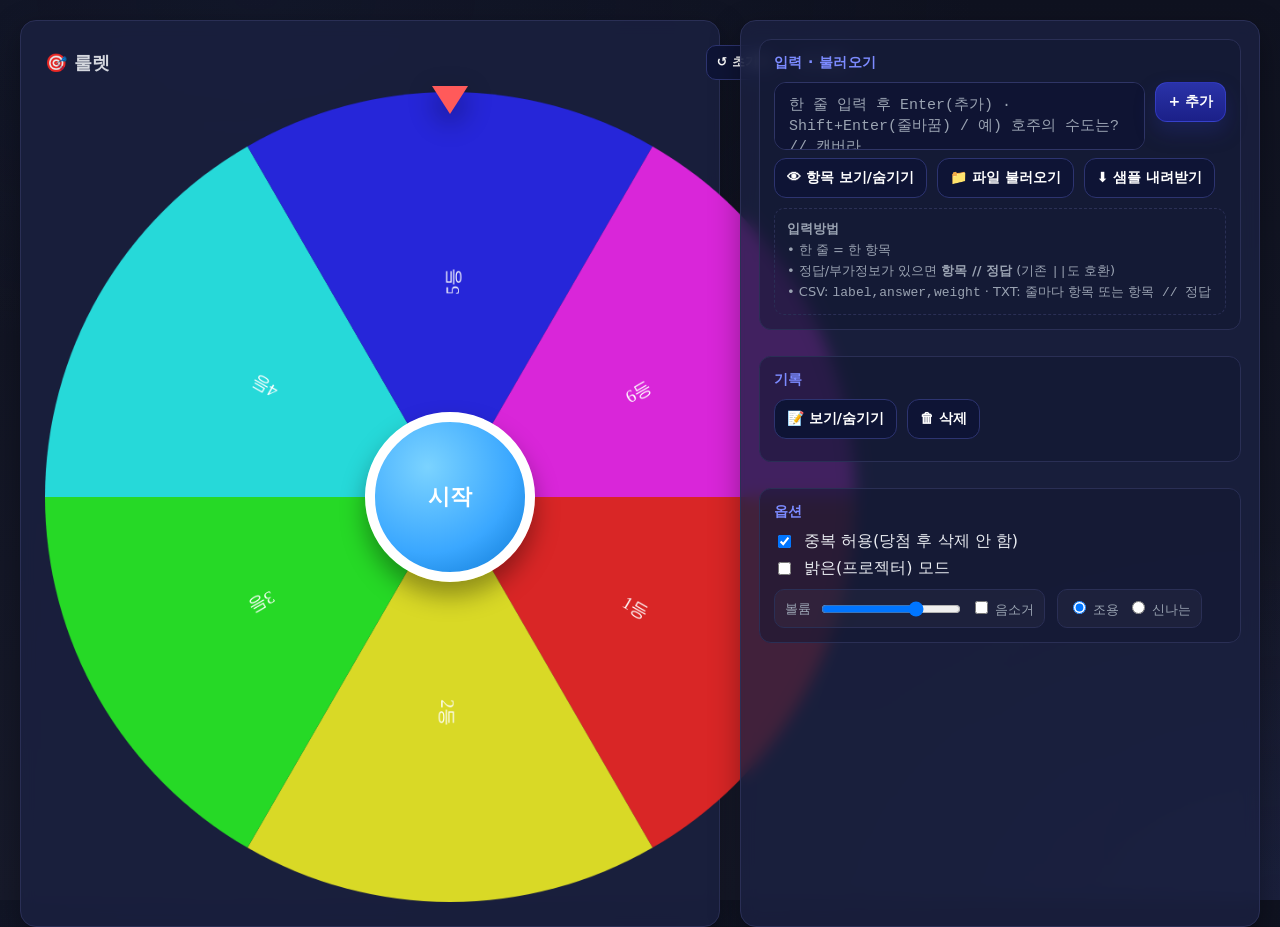
==== index.html @ 955ef90b "Update index.html" ====
<!DOCTYPE html>
<html lang="ko" data-theme="dark">
<head>
  <meta charset="utf-8" />
  <meta name="viewport" content="width=device-width,initial-scale=1" />
  <title>Roullet | 분리 최종본</title>
  <style>
    :root{
      --bg-1:#0f1220; --bg-2:#171a2b; --panel:#1b2142cc;
      --text:#e9ecf1; --muted:#9aa3b2;
      --ghost-bg:#0e1435; --ghost-br:#2d3470;
      --btn1:#2a33a8; --btn2:#1b2088; --btn-br:#4b57ff66;
      --panel-line:#2a2f55; --section-bg:#12173180;
      --ring:0 0 0 3px rgba(88,101,242,.28); --shadow:0 10px 30px rgba(0,0,0,.35); --radius:16px;
      --input-bg:#0f1433; --input-br:#2f3566; --accent:#3aa7ff; --accent2:#0b76d1;
    }
    html[data-theme="light"]{
      --bg-1:#f6f7fb; --bg-2:#eef1fb; --panel:#ffffffee;
      --text:#101322; --muted:#4b5570;
      --ghost-bg:#f3f5ff; --ghost-br:#c9d1ff;
      --btn1:#4d5cff; --btn2:#3743d9; --btn-br:#4b57ff66;
      --panel-line:#e2e7ff; --section-bg:#f7f8ff;
      --input-bg:#ffffff; --input-br:#c9cfef; --accent:#2b7bff; --accent2:#2359cf;
    }
    *{box-sizing:border-box}
    html,body{height:100%}
    body{
      margin:0; color:var(--text);
      font-family:ui-sans-serif,system-ui,-apple-system,"Segoe UI",Roboto,"Noto Sans KR","Apple SD Gothic Neo","Malgun Gothic",sans-serif;
      background:
        radial-gradient(1200px 600px at 20% 0%, #1f294e33, transparent 60%),
        radial-gradient(800px 600px at 100% 100%, #2a3a8a30, transparent 60%),
        linear-gradient(180deg,var(--bg-1),var(--bg-2));
    }
    .wrap{display:grid;grid-template-columns:minmax(360px,1fr) 520px;gap:20px;height:100%;padding:20px}
    .panel{background:var(--panel);backdrop-filter:blur(8px);border:1px solid var(--panel-line);border-radius:var(--radius);box-shadow:var(--shadow)}
    .left{position:relative;display:grid;grid-template-rows:auto 1fr;align-items:center;justify-items:center;padding:24px}
    .title{width:100%;display:flex;align-items:center;justify-content:space-between;gap:12px;margin-bottom:12px}
    .title h1{font-size:18px;font-weight:800;margin:0;letter-spacing:.2px;opacity:.9}
    .canvas-box{position:relative;width:min(90vmin, 920px);aspect-ratio:1/1;display:grid;place-items:center}
    canvas{width:100%;height:100%;z-index:10}
    .pointer{position:absolute; top:-6px; left:50%; transform:translateX(-50%);
      width:0;height:0;border-left:18px solid transparent;border-right:18px solid transparent;border-top:28px solid #ff5a5a;
      filter:drop-shadow(0 10px 14px rgba(0,0,0,.45)); z-index:50;}
    .center-start{
      position:absolute; width:170px; height:170px; border-radius:50%;
      display:grid; place-items:center; font-weight:900; font-size:22px; color:#fff;
      background: radial-gradient(circle at 35% 30%, #7bd3ff, var(--accent) 60%, var(--accent2) 100%);
      border:10px solid #fff; box-shadow:0 14px 24px rgba(0,0,0,.35); cursor:pointer; user-select:none; z-index:40;}
    .center-start:disabled{ filter:grayscale(.4) brightness(.9); cursor:not-allowed; }

    .right{display:flex;flex-direction:column;padding:18px;gap:14px}
    .section{padding:14px;border-radius:12px;background:var(--section-bg);border:1px solid var(--panel-line)}
    .section h2{font-size:14px;font-weight:800;letter-spacing:.4px;margin:0 0 10px 0;color:#7c8bff;text-transform:uppercase}

    .input-row{display:flex;gap:10px;align-items:flex-start}
    .ta{flex:1;min-height:48px;max-height:180px;overflow:auto;resize:none;
        padding:12px 14px;border-radius:12px;border:1px solid var(--input-br);background:var(--input-bg);color:var(--text);
        outline:none;transition:box-shadow .15s,border-color .15s;font-size:15px;line-height:1.4}
    .ta::placeholder{color:var(--muted)} .ta:focus{box-shadow:var(--ring);border-color:#7c8bff}

    .btn{all:unset;display:inline-flex;align-items:center;justify-content:center;gap:8px;padding:10px 12px;border-radius:12px;cursor:pointer;
        color:#fff;font-weight:800;font-size:14px;background:var(--ghost-bg);border:1px solid var(--ghost-br);transition:transform .08s,filter .2s}
    .btn:active{transform:translateY(1px)} .btn:hover{filter:brightness(1.05)}
    .btn-primary{background:linear-gradient(180deg,var(--btn1),var(--btn2));border:1px solid var(--btn-br);box-shadow:0 10px 20px rgba(37,48,140,.35)}
    .btn-s{padding:8px 10px;font-size:12.5px;border-radius:10px}

    .row-3{display:flex;gap:10px;align-items:center;margin-top:8px}

    .table{border:1px solid var(--panel-line);border-radius:12px;padding:10px;background:linear-gradient(180deg,transparent,rgba(255,255,255,.02))}
    table{width:100%;border-collapse:separate;border-spacing:0 2px}
    th,td{padding:4px 6px;font-size:14px}
    th{color:var(--muted);font-weight:700}
    .td-index{width:30px;color:var(--muted);text-align:right;padding-right:6px}
    .td-label input, .td-answer input{width:100%;padding:7px 9px;border-radius:10px;border:1px solid var(--input-br);background:var(--input-bg);color:var(--text)}
    .td-weight input{width:80px;padding:7px;border-radius:10px;border:1px solid var(--input-br);background:var(--input-bg);color:var(--text);text-align:right}
    .td-actions{width:40px;text-align:right}
    .icon-btn{all:unset;display:inline-grid;place-items:center;width:30px;height:30px;border-radius:9px;border:1px solid var(--ghost-br);background:var(--ghost-bg);cursor:pointer}
    .icon-btn:hover{filter:brightness(1.05)}
    .toolbar{display:flex;gap:8px;justify-content:flex-end;margin:-2px 0 8px}

    .help{margin-top:10px;padding:10px 12px;border-radius:10px;border:1px dashed var(--panel-line);color:var(--muted);font-size:13px;line-height:1.6}

    .modal{position:fixed;inset:0;display:none;align-items:center;justify-content:center;z-index:100}
    .modal.show{display:flex}
    .backdrop{position:absolute;inset:0;background:rgba(5,8,25,.6);backdrop-filter:blur(3px)}
    .card{position:relative;max-width:min(86vw,880px);min-width:min(70vw,560px);background:linear-gradient(180deg,#121633,#0c0f24);
          color:#fff;border:1px solid #3a47b8aa;border-radius:18px;box-shadow:0 24px 60px rgba(0,0,0,.45);padding:22px 22px 18px}
    .card h3{margin:0 0 6px 0;font-size:18px;letter-spacing:.3px;color:#9fb0ff}
    .card .q{white-space:pre-wrap;font-weight:900;font-size:28px;line-height:1.35}
    .card .a{white-space:pre-wrap;margin-top:12px;padding:12px;border-radius:12px;background:#0b1139a6;border:1px solid #3b4bd466;font-size:22px;display:none}
    .card .actions{display:flex;gap:10px;justify-content:flex-end;margin-top:16px}
    .pill{padding:12px 16px;border-radius:12px;border:2px solid #6aa8ff;background:linear-gradient(180deg,var(--accent),var(--accent2));cursor:pointer;
          color:#fff;font-weight:900;letter-spacing:.3px;box-shadow:0 8px 20px rgba(58,120,255,.28)}
    .pill.secondary{background:#1a1f42d9;border-color:#3a47b8aa}
    .pill:active{transform:translateY(1px)}

    .opt-row{display:flex;flex-wrap:wrap;gap:12px;align-items:center}
    .opt-row .group{display:flex;gap:8px;align-items:center;background:rgba(255,255,255,.03);padding:8px 10px;border-radius:10px;border:1px solid var(--panel-line)}
    .opt-row label{font-size:13px;color:var(--muted)}
    .opt-row input[type="range"]{width:140px}

    .hidden{display:none !important}
    @media (max-width:980px){.wrap{grid-template-columns:1fr}.card{min-width:88vw}}
  </style>
</head>
<body>
  <div class="wrap">
    <!-- LEFT -->
    <div class="panel left">
      <div class="title">
        <h1>🎯 룰렛</h1>
        <div style="display:flex;gap:8px">
          <button class="btn btn-s" id="btnReset">↺ 초기화</button>
          <button class="btn btn-s" id="btnBig">🖥 대형</button>
        </div>
      </div>

      <div class="canvas-box" id="canvasBox">
        <div class="pointer" aria-hidden="true"></div>
        <canvas id="wheel" width="920" height="920"></canvas>
        <button id="btnCenterStart" class="center-start">시작</button>
      </div>
    </div>

    <!-- RIGHT -->
    <aside class="panel right">
      <div class="section">
        <h2>입력 · 불러오기</h2>
        <div class="input-row">
          <textarea id="quizInput" class="ta" placeholder="한 줄 입력 후 Enter(추가) · Shift+Enter(줄바꿈) / 예) 호주의 수도는? // 캔버라"></textarea>
          <button class="btn btn-primary" id="btnAdd">+ 추가</button>
        </div>

        <div class="row-3">
          <button class="btn" id="btnToggleList">👁 항목 보기/숨기기</button>
          <button class="btn" id="btnLoadFile">📁 파일 불러오기</button>
          <button class="btn" id="btnDownloadSamples">⬇ 샘플 내려받기</button>
          <input id="fileInput" type="file" accept=".txt,.csv" class="hidden" />
        </div>

        <div class="help">
          <b>입력방법</b><br>
          • 한 줄 = 한 항목<br>
          • 정답/부가정보가 있으면 <b>항목 // 정답</b> (기존 <code>||</code>도 호환)<br>
          • CSV: <code>label,answer,weight</code> · TXT: 줄마다 항목 또는 <code>항목 // 정답</code>
        </div>

        <div id="editorWrap" class="table hidden" style="margin-top:10px">
          <div class="toolbar">
            <button class="btn btn-s" id="btnSave">💾 저장하기</button>
            <button class="btn btn-s" id="btnClearWeight">전체 비중 지우기</button>
          </div>
          <table>
            <thead>
              <tr><th class="td-index">#</th><th>항목</th><th>정답</th><th style="width:90px">비중</th><th class="td-actions"></th></tr>
            </thead>
            <tbody id="itemTable"></tbody>
          </table>
        </div>
      </div>

      <div class="section" style="margin-top:12px">
        <h2>기록</h2>
        <div style="display:flex;gap:10px;margin-bottom:8px">
          <button class="btn" id="btnToggleLog">📝 보기/숨기기</button>
          <button class="btn" id="btnClearLog">🗑 삭제</button>
        </div>
        <div id="logBox" class="hidden" style="max-height:180px;overflow:auto;font-size:13px;opacity:.9"></div>
      </div>

      <div class="section" style="margin-top:12px">
        <h2>옵션</h2>
        <label style="display:flex;align-items:center;gap:10px;margin-top:6px">
          <input id="chkDupe" type="checkbox" checked /> 중복 허용(당첨 후 삭제 안 함)
        </label>
        <label style="display:flex;align-items:center;gap:10px;margin-top:6px">
          <input id="chkTheme" type="checkbox" /> 밝은(프로젝터) 모드
        </label>
        <div class="opt-row" style="margin-top:10px">
          <div class="group">
            <label for="rngVol">볼륨</label>
            <input id="rngVol" type="range" min="0" max="100" value="70" />
            <label><input id="chkMute" type="checkbox" /> 음소거</label>
          </div>
          <div class="group" role="radiogroup" aria-label="사운드 세트">
            <label><input type="radio" name="sfxSet" value="quiet" checked /> 조용</label>
            <label><input type="radio" name="sfxSet" value="hype" /> 신나는</label>
          </div>
        </div>
      </div>
    </aside>
  </div>

  <!-- 결과 팝업 -->
  <div id="modal" class="modal" aria-hidden="true">
    <div class="backdrop"></div>
    <div class="card" role="dialog" aria-modal="true" aria-labelledby="mTitle">
      <h3 id="mTitle">당첨</h3>
      <div id="mQuestion" class="q"></div>
      <div id="mAnswer" class="a"></div>
      <div class="actions">
        <button id="btnReveal" class="pill">정답 보기</button>
        <button id="btnClose" class="pill secondary">닫기</button>
      </div>
    </div>
  </div>

  <!-- 분리된 스크립트 -->
  <script src="roullet.js" defer></script>
</body>
</html>
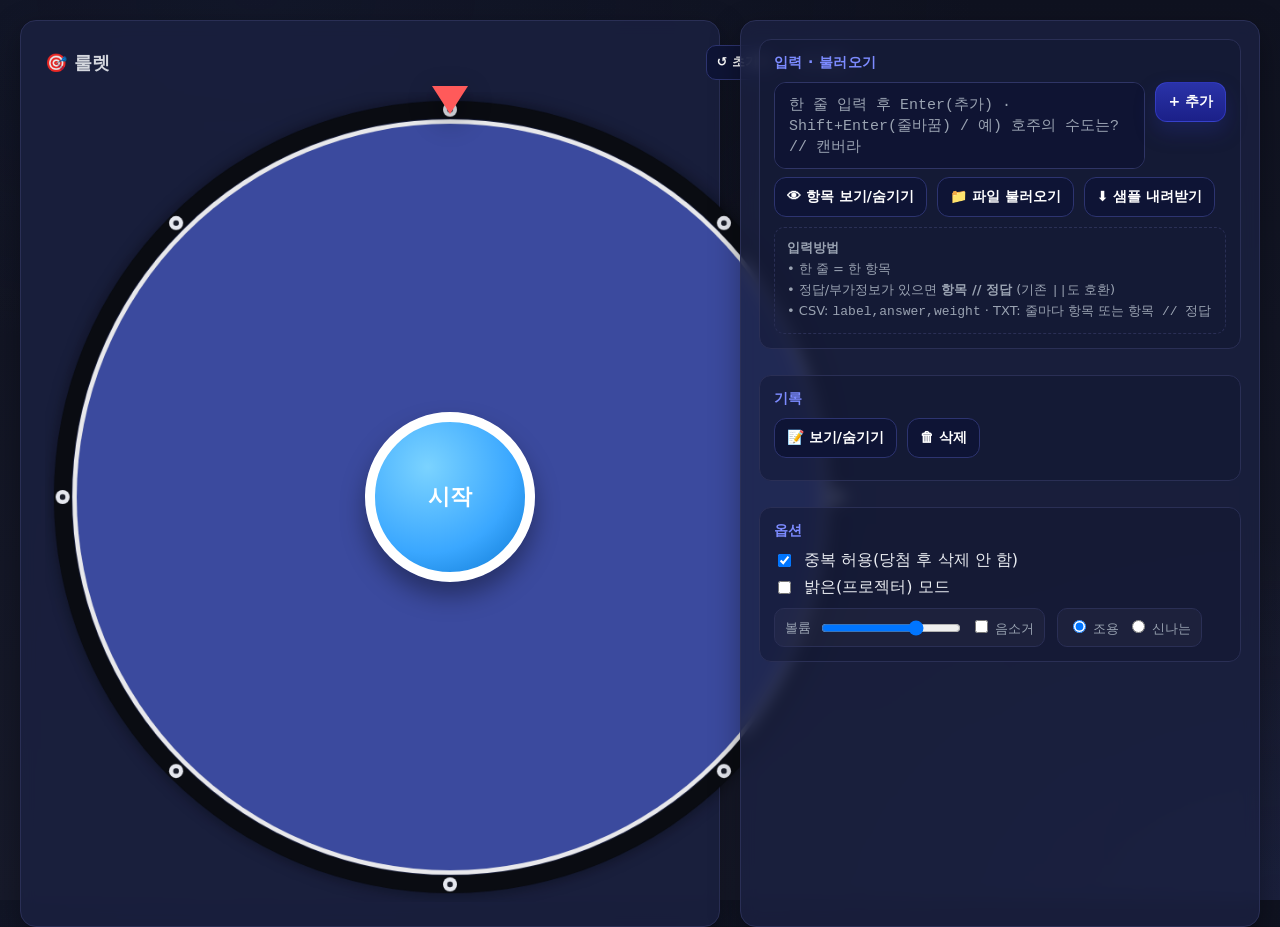
==== commit c1ceb877: "Update index.html" ====
--- a/index.html
+++ b/index.html
@@ -1,6 +1,7 @@
 <!DOCTYPE html>
 <html lang="ko" data-theme="dark">
 <head>
+  <link rel="manifest" href="/site.webmanifest">
   <meta charset="utf-8" />
   <meta name="viewport" content="width=device-width,initial-scale=1" />
   <title>Roullet | 분리 최종본</title>
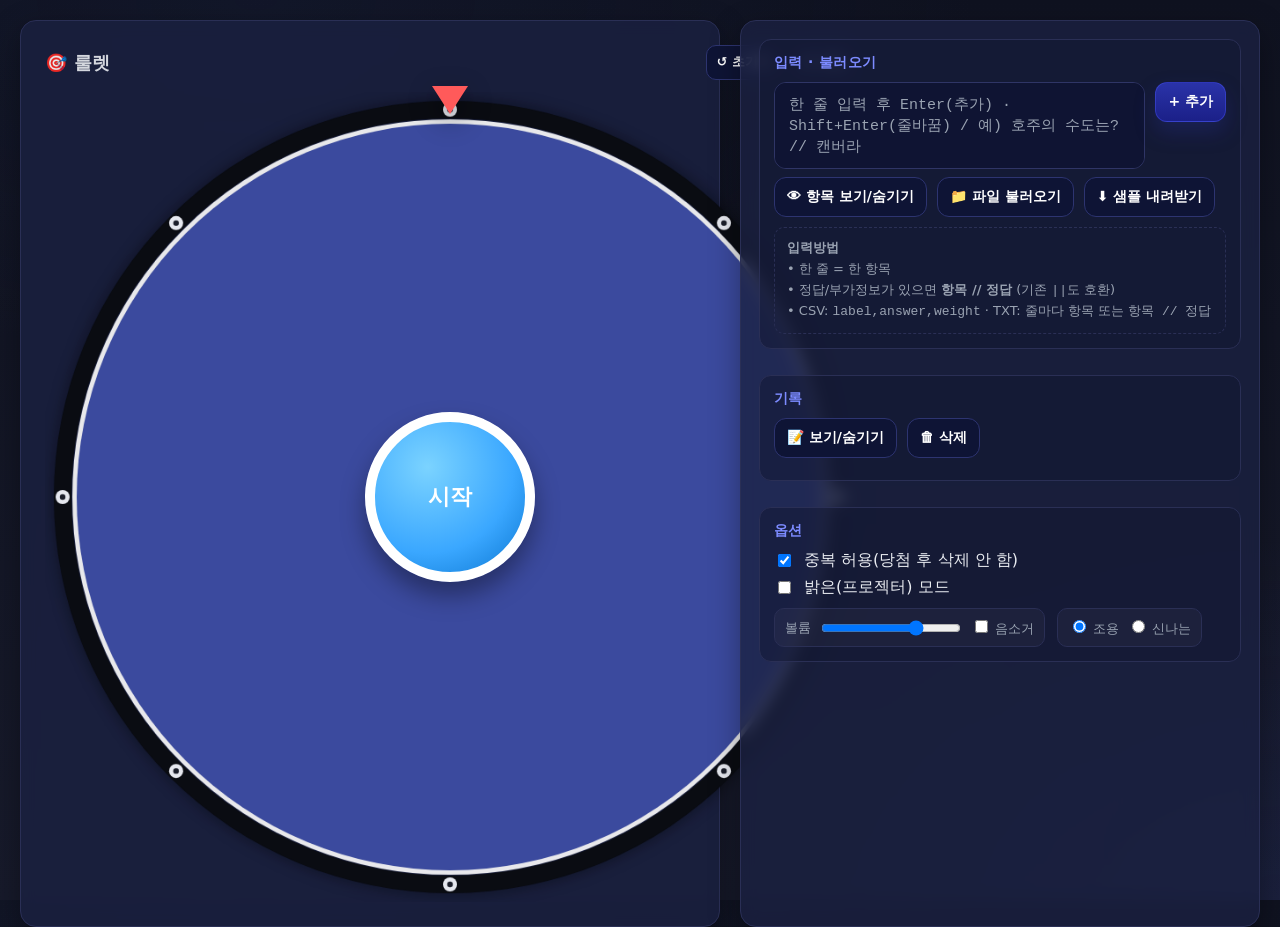
==== commit 2d51733c: "Update index.html" ====
--- a/index.html
+++ b/index.html
@@ -1,10 +1,17 @@
 <!DOCTYPE html>
 <html lang="ko" data-theme="dark">
 <head>
-  <link rel="manifest" href="/site.webmanifest">
   <meta charset="utf-8" />
   <meta name="viewport" content="width=device-width,initial-scale=1" />
   <title>Roullet | 분리 최종본</title>
+<!-- Favicon -->
+<link rel="icon" type="image/png" sizes="32x32" href="assets/icons/favicon-32.png">
+<link rel="icon" type="image/png" sizes="192x192" href="assets/icons/favicon-192.png">
+<link rel="icon" type="image/png" sizes="512x512" href="assets/icons/favicon-512.png">
+<link rel="shortcut icon" href="assets/icons/favicon.ico">
+
+<!-- PWA/모바일 대응 -->
+<link rel="apple-touch-icon" href="assets/icons/favicon-192.png">  
   <style>
     :root{
       --bg-1:#0f1220; --bg-2:#171a2b; --panel:#1b2142cc;
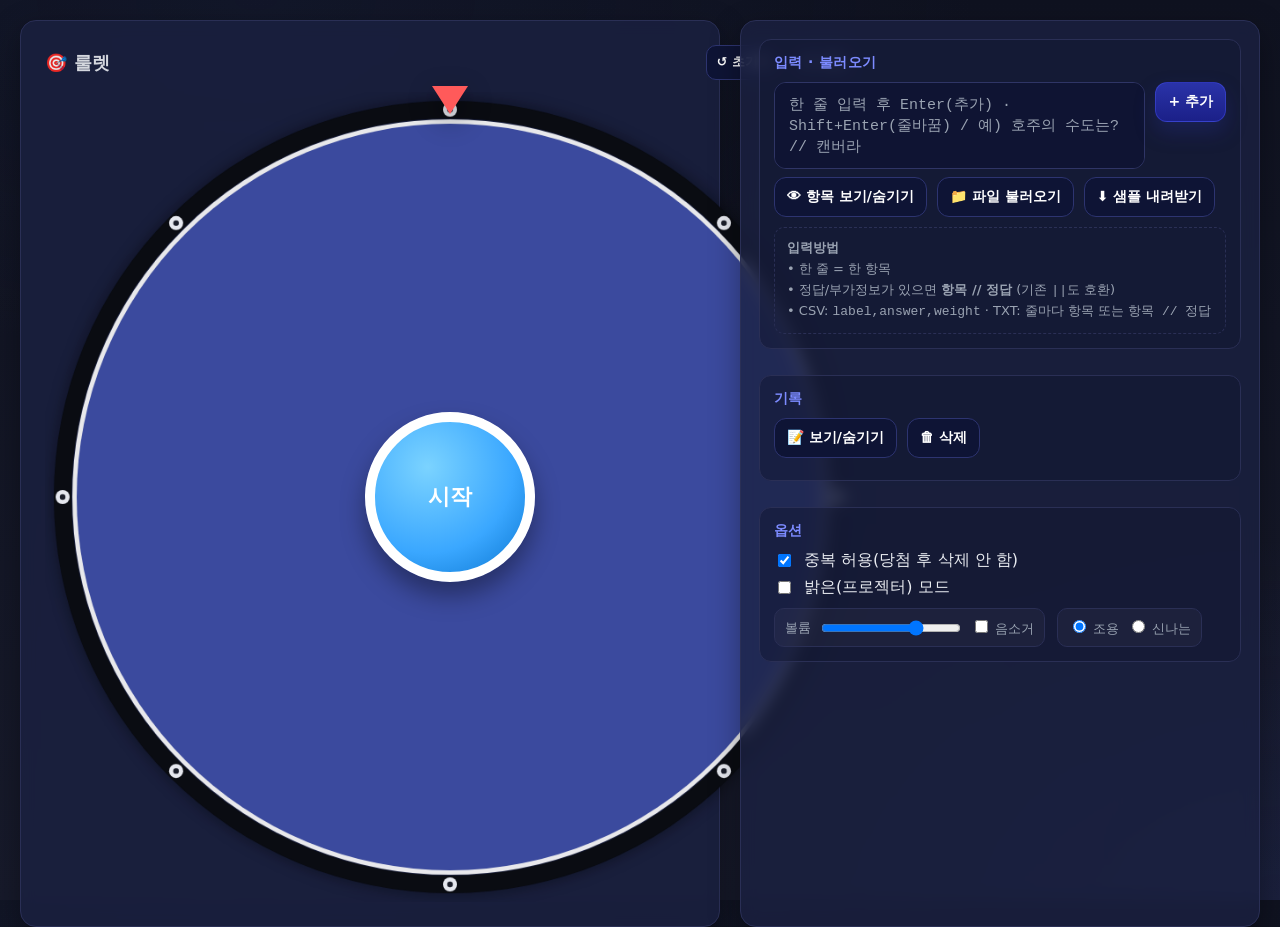
==== commit 847f68e8: "Update index.html" ====
--- a/index.html
+++ b/index.html
@@ -3,15 +3,7 @@
 <head>
   <meta charset="utf-8" />
   <meta name="viewport" content="width=device-width,initial-scale=1" />
-  <title>Roullet | 분리 최종본</title>
-<!-- Favicon -->
-<link rel="icon" type="image/png" sizes="32x32" href="assets/icons/favicon-32.png">
-<link rel="icon" type="image/png" sizes="192x192" href="assets/icons/favicon-192.png">
-<link rel="icon" type="image/png" sizes="512x512" href="assets/icons/favicon-512.png">
-<link rel="shortcut icon" href="assets/icons/favicon.ico">
-
-<!-- PWA/모바일 대응 -->
-<link rel="apple-touch-icon" href="assets/icons/favicon-192.png">  
+  <title>Roullet | 분리 최종본</title>  
   <style>
     :root{
       --bg-1:#0f1220; --bg-2:#171a2b; --panel:#1b2142cc;
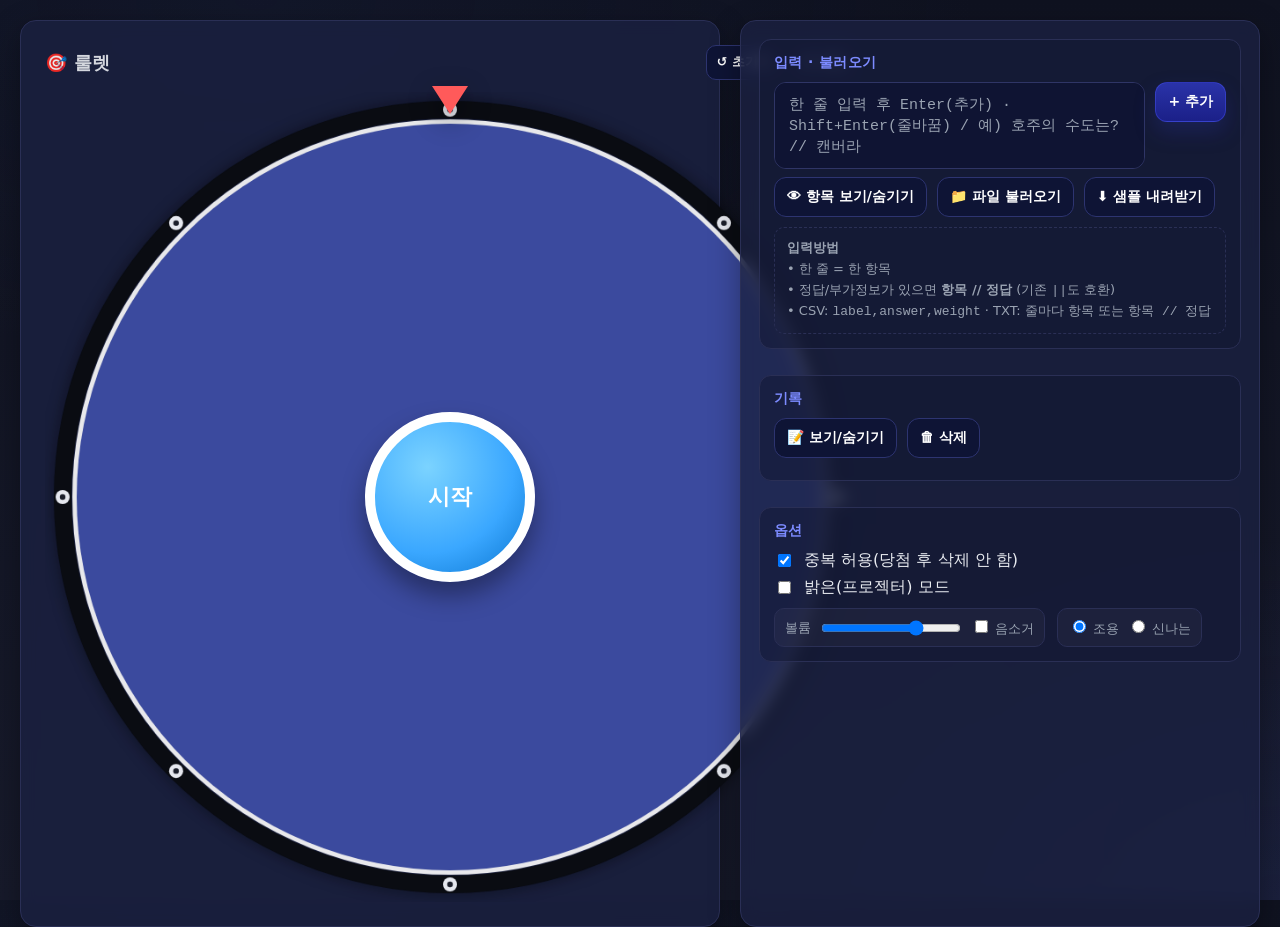
==== commit 82b3a0f1: "Update index.html" ====
--- a/index.html
+++ b/index.html
@@ -3,7 +3,15 @@
 <head>
   <meta charset="utf-8" />
   <meta name="viewport" content="width=device-width,initial-scale=1" />
-  <title>Roullet | 분리 최종본</title>  
+  <title>Roullet | 분리 최종본</title> 
+  <!-- Favicon -->
+<link rel="icon" type="image/png" sizes="32x32" href="assets/icons/favicon-32.png">
+<link rel="icon" type="image/png" sizes="192x192" href="assets/icons/favicon-192.png">
+<link rel="icon" type="image/png" sizes="512x512" href="assets/icons/favicon-512.png">
+<link rel="shortcut icon" href="assets/icons/favicon.ico">
+
+<!-- PWA/모바일 대응 -->
+<link rel="apple-touch-icon" href="assets/icons/favicon-192.png">
   <style>
     :root{
       --bg-1:#0f1220; --bg-2:#171a2b; --panel:#1b2142cc;
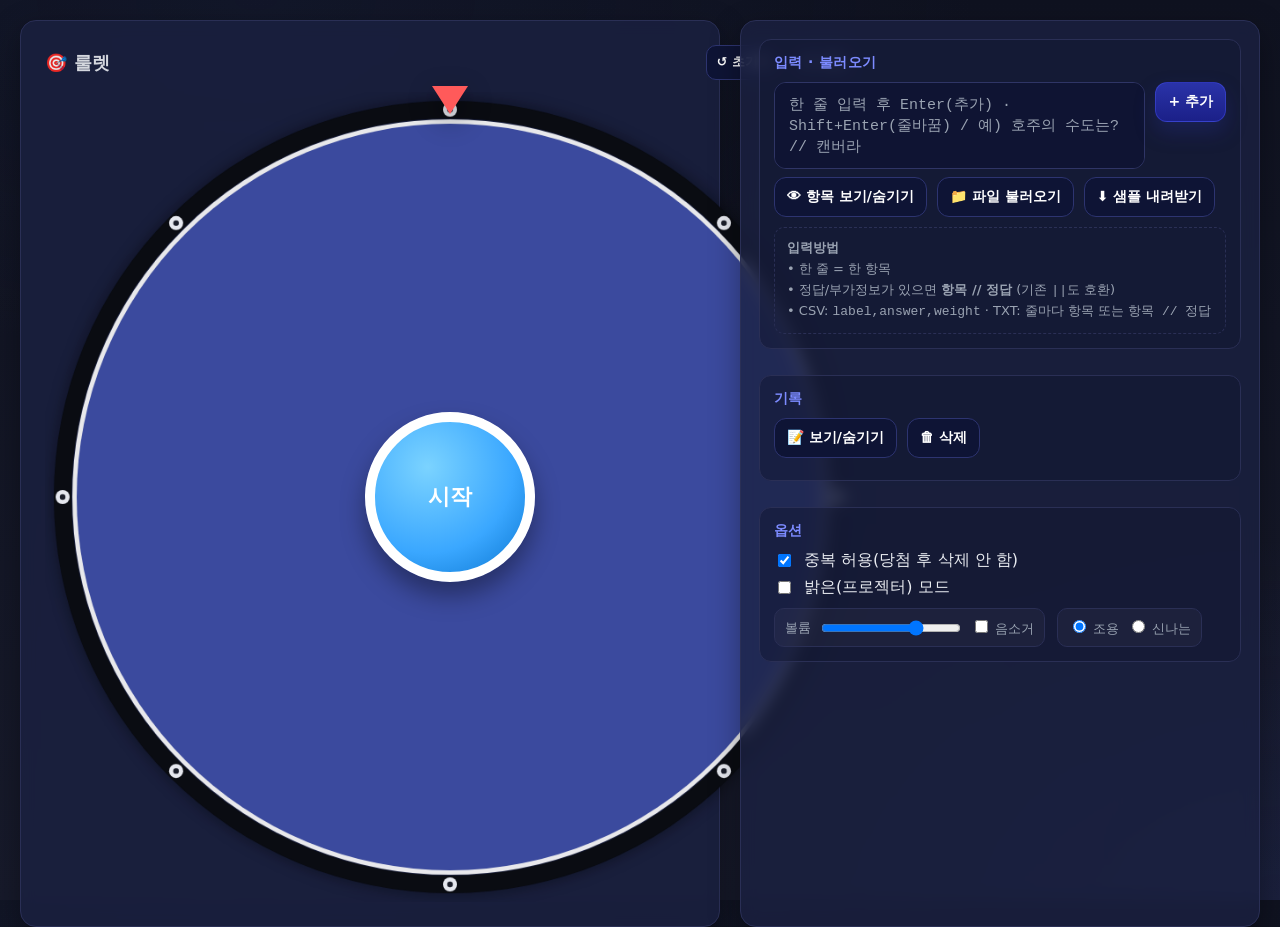
==== commit 980c9058: "Update index.html" ====
--- a/index.html
+++ b/index.html
@@ -5,13 +5,13 @@
   <meta name="viewport" content="width=device-width,initial-scale=1" />
   <title>Roullet | 분리 최종본</title> 
   <!-- Favicon -->
-<link rel="icon" type="image/png" sizes="32x32" href="assets/icons/favicon-32.png">
-<link rel="icon" type="image/png" sizes="192x192" href="assets/icons/favicon-192.png">
-<link rel="icon" type="image/png" sizes="512x512" href="assets/icons/favicon-512.png">
-<link rel="shortcut icon" href="assets/icons/favicon.ico">
-
-<!-- PWA/모바일 대응 -->
-<link rel="apple-touch-icon" href="assets/icons/favicon-192.png">
+  <link rel="shortcut icon" href="./icons/favicon.ico">
+  <link rel="icon" type="image/png" sizes="32x32" href="./icons/favicon-32.png">
+  <link rel="icon" type="image/png" sizes="192x192" href="./icons/favicon-192.png">
+  <link rel="icon" type="image/png" sizes="512x512" href="./icons/favicon-512.png">
+
+  <!-- PWA/모바일 대응 -->
+  <link rel="apple-touch-icon" href="./icons/favicon-192.png">
   <style>
     :root{
       --bg-1:#0f1220; --bg-2:#171a2b; --panel:#1b2142cc;
